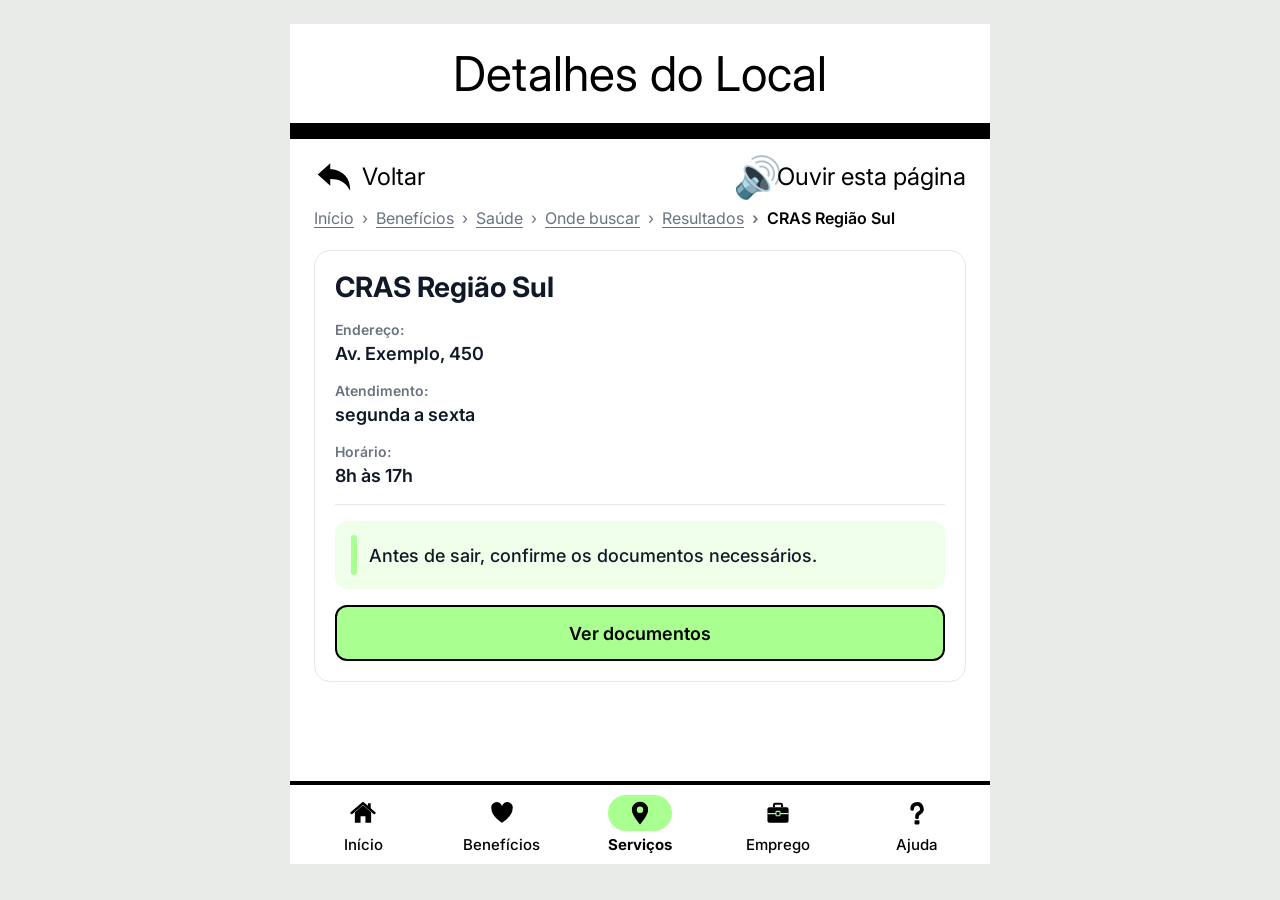
==== conecta-cidadao/detalhes-local-cras.html @ 3fc6eefb "Add files via upload" ====
<!DOCTYPE html>
<html lang="pt-BR">
<head>
  <meta charset="UTF-8">
  <meta name="viewport" content="width=device-width, initial-scale=1.0, viewport-fit=cover">
  <title>Detalhes do Local — Conecta Cidadão</title>
  <link rel="preconnect" href="https://fonts.googleapis.com">
  <link rel="preconnect" href="https://fonts.gstatic.com" crossorigin>
  <link href="https://fonts.googleapis.com/css2?family=Inter:wght@400;500;600;700&display=swap" rel="stylesheet">
  <link rel="stylesheet" href="css/style.css">
</head>
<body>
  <a class="pular" href="#conteudo">Pular para o conteúdo</a>
  <div class="tela">
    <header>
      <h1 class="titulo">Detalhes do Local</h1>
      <div class="divisor"></div>
      <div class="navegacao">
        <a class="voltar" href="resultados.html"><img src="assets/voltar.svg" alt="" width="40" height="40">Voltar</a>
        <a class="ouvir" href="#ouvir"><span class="alto-falante" aria-hidden="true">🔊</span>Ouvir esta página</a>
      </div>
      <nav class="trilha" aria-label="Você está em"><ol><li><a href="index.html">Início</a></li><li><a href="beneficios.html">Benefícios</a></li><li><a href="beneficios-saude.html">Saúde</a></li><li><a href="local-atendimento.html">Onde buscar</a></li><li><a href="resultados.html">Resultados</a></li><li aria-current="page">CRAS Região Sul</li></ol></nav>
    </header>

    <main id="conteudo" class="principal">
      <section class="conteudo">
        <article class="cartao cartao--espacado">
          <h2 class="cartao-titulo--grande cartao-titulo--escuro">CRAS Região Sul</h2>

          <div class="info"><span class="info-rotulo">Endereço:</span><span class="info-valor">Av. Exemplo, 450</span></div>
          <div class="info"><span class="info-rotulo">Atendimento:</span><span class="info-valor">segunda a sexta</span></div>
          <div class="info"><span class="info-rotulo">Horário:</span><span class="info-valor">8h às 17h</span></div>

          <div class="separador"></div>

          <p class="orientacao">Antes de sair, confirme os documentos necessários.</p>

          <a class="botao botao--cheio" href="documentos-saude.html">Ver documentos</a>
        </article>
      </section>
    </main>

    <nav class="barra" aria-label="Navegação principal">
      <a href="index.html"><span class="barra-icone"><img src="assets/casa.svg" alt="" width="26" height="26"></span>Início</a>
      <a href="beneficios.html"><span class="barra-icone"><img src="assets/coracao.svg" alt="" width="26" height="26"></span>Benefícios</a>
      <a href="local-atendimento.html" aria-current="page"><span class="barra-icone"><img src="assets/local.svg" alt="" width="26" height="26"></span>Serviços</a>
      <a href="oportunidades.html"><span class="barra-icone"><img src="assets/maleta.svg" alt="" width="26" height="26"></span>Emprego</a>
      <a href="ajuda.html"><span class="barra-icone"><img src="assets/ajuda.svg" alt="" width="26" height="26"></span>Ajuda</a>
    </nav>
  </div>

  <div class="popup" id="ouvir" role="dialog" aria-modal="true" aria-label="Reproduzindo áudio">
    <a class="popup-fundo" href="#" aria-label="Fechar" tabindex="-1"></a>
    <div class="popup-cartao">
      <input class="popup-pausar sr-only" type="checkbox" id="pausar">
      <span class="popup-indicador"></span>
      <a class="popup-fechar" href="#" aria-label="Fechar áudio" title="Fechar">×</a>
      <p class="popup-status" aria-live="polite"><span aria-hidden="true">🔊</span><span class="tocando">Reproduzindo..</span><span class="pausado">Pausado</span></p>
      <label class="popup-play" for="pausar" title="Pausar / continuar"><span class="i-pausa" aria-label="Pausar">❚❚</span><span class="i-play" aria-label="Continuar">▶</span></label>
      <div class="popup-faixa"></div>
      <p class="popup-origem">Detalhes do Local</p>
    </div>
  </div>
</body>
</html>
---- conecta-cidadao/css/style.css ----
/* =========================================================
   Conecta Cidadão — protótipo (HTML/CSS puro)
   Valores extraídos do Figma (frame 700 x 840)
   ========================================================= */

:root {
  --verde: #aaff91;
  --verde-escuro: #2f7a1a;
  --verde-claro: #f1ffec;
  --verde-claro-2: #f0ffe9;
  --preto: #000;
  --texto: #111827;
  --texto-2: #4b5563;
  --texto-3: #6b7280;
  --borda: #e5e7eb;
  --cinza-campo: #a6a6a6;
  --erro: #b91c1c;
  --branco: #fff;
  --largura: 700px;
}

* { box-sizing: border-box; margin: 0; padding: 0; }

html { -webkit-text-size-adjust: 100%; scroll-behavior: smooth; }

body {
  font-family: "Inter", system-ui, -apple-system, "Segoe UI", Roboto, sans-serif;
  color: var(--preto);
  background: #e9ebe9;
}

a { color: inherit; text-decoration: none; }
img { display: block; }
button { font: inherit; }

:focus-visible { outline: 3px solid #2563eb; outline-offset: 3px; border-radius: 4px; }

.sr-only {
  position: absolute !important;
  width: 1px; height: 1px;
  overflow: hidden; clip: rect(0 0 0 0);
  white-space: nowrap;
}

/* Atalho de teclado para pular direto ao conteúdo */
.pular {
  position: absolute; left: 16px; top: -60px; z-index: 20;
  background: var(--preto); color: var(--branco);
  padding: 10px 16px; border-radius: 8px; font-weight: 600;
}
.pular:focus { top: 12px; }

/* ---------- Tela (moldura do celular) ---------- */
.tela {
  position: relative;
  width: 100%;
  max-width: var(--largura);
  min-height: 100vh;
  min-height: 100dvh;
  margin: 0 auto;
  background: var(--branco);
  display: flex;
  flex-direction: column;
}

@media (min-width: 740px) {
  .tela { min-height: 840px; margin: 24px auto; }
}

.principal { flex: 1; display: flex; flex-direction: column; }

/* ---------- Cabeçalho ---------- */
.titulo {
  min-height: 99px;
  padding: 12px 28px;
  display: flex;
  align-items: center;
  justify-content: center;
  text-align: center;
  font-weight: 400;
  font-size: clamp(30px, 6.9vw, 48px);
  line-height: 1.15;
}

.divisor { height: 16px; background: var(--preto); flex-shrink: 0; }

/* Cabeçalho da tela inicial */
.inicio-cabecalho { padding: 20px 28px 7px; text-align: center; }
.inicio-cabecalho h1 { font-weight: 400; font-size: clamp(30px, 6.9vw, 48px); line-height: 58px; }
.inicio-cabecalho p  { font-size: clamp(26px, 5.2vw, 36px); line-height: 53px; }

/* ---------- Navegação (Voltar / Ouvir) ---------- */
.navegacao {
  min-height: 69px;
  padding: 10px 24px 4px;
  display: flex;
  align-items: center;
  justify-content: space-between;
  gap: 12px;
}
.navegacao--so-ouvir { justify-content: flex-end; }

.voltar, .ouvir {
  display: inline-flex;
  align-items: center;
  min-height: 48px;
  padding: 0 10px;
  margin: 0 -10px;
  border-radius: 12px;
  font-size: 24px;
  white-space: nowrap;
  transition: background .15s ease;
}
.voltar { gap: 8px; }
.voltar img { width: 40px; height: 40px; }
.voltar:hover, .ouvir:hover { background: var(--verde-claro); }

.ouvir .alto-falante {
  width: 44px;
  font-size: 40px;
  line-height: 48px;
  text-align: center;
}

/* Trilha: mostra onde a pessoa está */
.trilha { padding: 0 24px 6px; }
.trilha ol {
  list-style: none;
  display: flex;
  flex-wrap: wrap;
  gap: 2px 0;
  font-size: 16px;
  color: var(--texto-3);
}
.trilha li + li::before { content: "›"; padding: 0 8px; color: var(--texto-3); }
.trilha a { text-decoration: underline; text-underline-offset: 3px; }
.trilha a:hover { color: var(--preto); }
.trilha [aria-current] { color: var(--preto); font-weight: 600; }

/* Frase de orientação no topo do conteúdo */
.instrucao {
  padding: 8px 24px 0;
  text-align: center;
  font-size: 20px;
  color: var(--texto-2);
}
.instrucao--esquerda { padding: 0; text-align: left; }

/* ---------- Conteúdo ---------- */
.conteudo {
  flex: 1;
  padding: 16px 24px 24px;
  display: flex;
  flex-direction: column;
  gap: 16px;
}
.conteudo--sem-topo { padding-top: 8px; }

.conteudo-topo { display: flex; align-items: center; justify-content: space-between; gap: 12px; flex-wrap: wrap; }
.link-acao {
  font-weight: 600; font-size: 18px;
  text-decoration: underline; text-underline-offset: 3px;
  padding: 8px 0;
}
.link-acao::before { content: "🔍 "; text-decoration: none; display: inline-block; margin-right: 4px; }

/* ---------- Grade de opções (Início e Benefícios) ---------- */
.grade {
  flex: 1;
  display: grid;
  grid-template-columns: 1fr 1fr;
  align-content: space-evenly;
  row-gap: 40px;
  padding: 24px 16px 32px;
}

.opcao {
  display: flex;
  flex-direction: column;
  align-items: center;
  justify-content: flex-end;
  gap: 28px;
  padding: 12px 8px;
  border-radius: 24px;
  text-align: center;
  transition: background .15s ease;
}
a.opcao:hover { background: var(--verde-claro); }
.opcao-rotulo { font-size: clamp(24px, 4.6vw, 32px); line-height: 1.2; }

.pilula {
  width: 136px;
  height: 104px;
  border-radius: 50px;
  background: var(--verde);
  display: flex;
  align-items: center;
  justify-content: center;
  transition: transform .15s ease, box-shadow .15s ease;
}
.pilula img { width: 64px; height: 64px; }
.pilula--alta { height: 114px; }
.pilula--alta img { width: 84px; height: 84px; }
a.opcao:hover .pilula { transform: translateY(-2px); box-shadow: 0 6px 0 rgba(0,0,0,.12); }
a.opcao:active .pilula { transform: translateY(1px); box-shadow: none; }

/* Opção ainda não disponível: visível, mas claramente desativada */
.opcao--em-breve { cursor: not-allowed; gap: 16px; }
.opcao--em-breve .opcao-rotulo { color: var(--texto-3); }
.opcao--em-breve .pilula { background: #e6f5e0; }
.opcao--em-breve .pilula img { opacity: .4; }
.grade .opcao .selo-texto { margin-top: -8px; }
a.opcao { gap: 16px; }

/* ---------- Opções com selo (Benefícios - Saúde) ---------- */
.opcoes-selo {
  flex: 1;
  display: flex;
  justify-content: center;
  align-items: center;
  gap: 16px;
  padding: 24px;
  flex-wrap: wrap;
}
.opcao-selo {
  width: 192px;
  padding: 20px 8px;
  border-radius: 20px;
  display: flex;
  flex-direction: column;
  align-items: center;
  gap: 12px;
  text-align: center;
  font-weight: 600;
  font-size: 24px;
  line-height: 1.2;
  transition: background .15s ease;
}
.opcao-selo:hover { background: var(--verde-claro); }
.selo {
  width: 56px;
  height: 56px;
  border-radius: 28px;
  background: var(--verde);
  display: flex;
  align-items: center;
  justify-content: center;
}
.selo img { width: 40px; height: 40px; }

/* ---------- Botões ---------- */
.botao {
  display: flex;
  align-items: center;
  justify-content: center;
  min-height: 48px;
  padding: 0 20px;
  background: var(--verde);
  border: 2px solid var(--preto);
  border-radius: 12px;
  font-weight: 600;
  font-size: 18px;
  color: var(--preto);
  text-align: center;
  cursor: pointer;
  transition: filter .15s ease, transform .1s ease;
}
.botao:hover { filter: brightness(.95); }
.botao:active { transform: translateY(1px); }
.botao--cheio { width: 100%; height: 56px; }
.botao--medio { width: 100%; height: 52px; }
.botao--pequeno { padding: 12px 20px; font-size: 16px; align-self: flex-start; }

/* ---------- Cartões ---------- */
.cartao {
  background: var(--branco);
  border: 1px solid var(--borda);
  border-radius: 16px;
  padding: 20px;
  display: flex;
  flex-direction: column;
  gap: 12px;
}
.cartao--destaque { border: 2px solid var(--preto); }
.cartao--espacado { gap: 16px; }

.cartao-titulo { font-weight: 600; font-size: 24px; color: var(--texto); }
.cartao-titulo--grande { font-weight: 700; font-size: 28px; line-height: 1.2; color: var(--preto); }
.cartao-titulo--escuro { color: var(--texto); }
.cartao-texto { font-size: 18px; color: var(--texto-2); }

.cartao-topo { display: flex; align-items: center; justify-content: space-between; gap: 12px; }

.selo-texto {
  background: var(--preto);
  color: var(--branco);
  font-weight: 700;
  font-size: 14px;
  padding: 6px 12px;
  border-radius: 999px;
  white-space: nowrap;
}
.selo-texto--claro { background: var(--branco); color: var(--preto); border: 2px solid var(--preto); padding: 4px 10px; }
.selo-texto--disponivel { background: var(--verde); color: var(--preto); }

/* Pares rótulo/valor */
.info-linha { display: flex; gap: 16px; }
.info-linha > * { flex: 1; min-width: 0; }
.info { display: flex; flex-direction: column; gap: 4px; font-weight: 600; }
.info-rotulo { font-size: 14px; color: var(--texto-3); }
.info-valor { font-size: 18px; line-height: 1.35; color: var(--texto); }
.info--opaco .info-rotulo { color: var(--preto); opacity: .6; }
.info--opaco .info-valor { color: var(--preto); line-height: normal; }

.separador { height: 1px; background: var(--borda); }
.separador--escuro { background: rgba(0,0,0,.16); }

.subtitulo { font-weight: 500; font-size: 20px; color: var(--texto); }
.nota { font-size: 14px; color: var(--texto-3); }

.como { display: flex; flex-direction: column; gap: 8px; }
.como h3 { font-weight: 700; font-size: 22px; line-height: 1.25; }
.como p { font-size: 18px; line-height: 1.5; color: var(--texto-2); }

/* Orientação com indicador verde */
.orientacao {
  background: var(--verde-claro-2);
  border-radius: 12px;
  padding: 14px 18px 14px 16px;
  display: flex;
  align-items: center;
  gap: 12px;
  font-weight: 500;
  font-size: 18px;
  line-height: 1.4;
  color: var(--texto);
}
.orientacao::before {
  content: "";
  flex-shrink: 0;
  width: 6px;
  height: 40px;
  border-radius: 3px;
  background: var(--verde);
}

/* ---------- Filtros (Oportunidades) — funcionam só com CSS ---------- */
.filtros { display: flex; gap: 12px; }
.filtro {
  flex: 1;
  height: 56px;
  font-size: 20px;
  background: var(--branco);
  padding: 0 8px;
}
#f-todos:checked    ~ .filtros [for="f-todos"],
#f-empregos:checked ~ .filtros [for="f-empregos"],
#f-cursos:checked   ~ .filtros [for="f-cursos"] { background: var(--verde); }
#f-todos:checked    ~ .filtros [for="f-todos"]::before,
#f-empregos:checked ~ .filtros [for="f-empregos"]::before,
#f-cursos:checked   ~ .filtros [for="f-cursos"]::before { content: "✓"; margin-right: 6px; }
#f-todos:focus-visible    ~ .filtros [for="f-todos"],
#f-empregos:focus-visible ~ .filtros [for="f-empregos"],
#f-cursos:focus-visible   ~ .filtros [for="f-cursos"] { outline: 3px solid #2563eb; outline-offset: 3px; }

.contagem { font-size: 16px; color: var(--texto-2); }
.contagem span { display: none; }
#f-todos:checked    ~ .contagem .c-todos,
#f-empregos:checked ~ .contagem .c-empregos,
#f-cursos:checked   ~ .contagem .c-cursos { display: inline; }

.lista-oportunidades { display: flex; flex-direction: column; gap: 16px; }
#f-empregos:checked ~ .lista-oportunidades .item-curso,
#f-cursos:checked   ~ .lista-oportunidades .item-emprego { display: none; }

/* ---------- Informações - Saúde ---------- */
.texto-corrido {
  padding: 10px 72px 24px;
  display: flex;
  flex-direction: column;
  gap: 14px;
}
.texto-corrido h2 { font-weight: 700; font-size: 36px; line-height: 1.2; text-align: center; }
.texto-corrido p, .texto-corrido li { font-size: 22px; line-height: 1.35; }
.destaque { font-weight: 700; line-height: 1.3; }

.lista { list-style: none; display: flex; flex-direction: column; gap: 6px; margin-top: 10px; }
.lista li { display: flex; align-items: flex-start; gap: 16px; line-height: 1.3; }
.lista li::before {
  content: "";
  flex-shrink: 0;
  margin-top: calc(0.65em - 4px);
  width: 8px;
  height: 8px;
  border-radius: 50%;
  background: var(--preto);
}

.aviso {
  background: var(--verde-claro);
  border-left: 6px solid var(--preto);
  border-radius: 18px;
  padding: 16px 20px;
  display: flex;
  flex-direction: column;
  gap: 6px;
}
.aviso strong { font-size: 22px; line-height: 1.25; }
.aviso p { font-size: 20px; line-height: 1.35; }

.acoes { display: flex; gap: 16px; }
.acoes .botao {
  height: 60px;
  border-radius: 16px;
  font-weight: 700;
  font-size: 20px;
  line-height: 1.2;
  padding: 0 16px;
}
.acoes .botao:first-child { width: 216px; flex-shrink: 0; }
.acoes .botao:last-child { flex: 1; }

/* ---------- Documentos - Saúde (lista para marcar) ---------- */
.documentos {
  flex: 1;
  display: flex;
  flex-direction: column;
  justify-content: center;
  gap: 20px;
  padding: 24px 72px 32px;
}
.documentos h2 { font-weight: 700; font-size: 36px; }

.checklist { list-style: none; display: flex; flex-direction: column; gap: 10px; }
.checklist label {
  display: flex;
  align-items: center;
  gap: 18px;
  min-height: 64px;
  padding: 10px 16px;
  border: 2px solid var(--borda);
  border-radius: 14px;
  font-size: 28px;
  cursor: pointer;
  transition: background .15s ease, border-color .15s ease;
}
.checklist label:hover { border-color: var(--preto); }
.checklist input {
  appearance: none;
  flex-shrink: 0;
  width: 32px;
  height: 32px;
  border: 2px solid var(--preto);
  border-radius: 8px;
  background: var(--branco);
  display: grid;
  place-content: center;
  cursor: pointer;
}
.checklist input::after { content: "✓"; font-size: 24px; font-weight: 700; line-height: 1; opacity: 0; }
.checklist input:checked { background: var(--verde); }
.checklist input:checked::after { opacity: 1; }
.checklist label:has(input:checked) { background: var(--verde-claro); border-color: var(--preto); }

.checklist-pronto {
  display: none;
  font-weight: 600;
  font-size: 20px;
  color: var(--verde-escuro);
}
.checklist:not(:has(input:not(:checked))) ~ .checklist-pronto { display: block; }

/* ---------- Local de atendimento (busca) ---------- */
.busca {
  flex: 1;
  width: 100%;
  max-width: 471px;
  margin: 0 auto;
  display: flex;
  flex-direction: column;
  align-items: center;
  gap: 8px;
  padding: 72px 24px 24px;
  text-align: center;
}
.busca img { width: 78px; height: 78px; margin-bottom: 16px; }
.busca label { font-size: clamp(26px, 5.2vw, 36px); line-height: 1.3; margin-bottom: 4px; }
.busca input {
  width: 100%;
  height: 56px;
  border: 2px solid var(--cinza-campo);
  border-radius: 12px;
  background: #f3f4f3;
  padding: 0 16px;
  font: inherit;
  font-size: 20px;
  color: var(--preto);
  transition: border-color .15s ease, background .15s ease;
}
.busca input::placeholder { color: var(--texto-3); }
.busca input:focus { outline: none; border-color: var(--preto); background: var(--branco); box-shadow: 0 0 0 4px var(--verde); }
.busca-dica { font-size: 16px; color: var(--texto-3); }
.busca-erro { display: none; font-size: 16px; font-weight: 600; color: var(--erro); }
.busca input:user-invalid { border-color: var(--erro); }
.busca input:user-invalid ~ .busca-dica { display: none; }
.busca input:user-invalid ~ .busca-erro { display: block; }
.busca-botao { margin-top: 12px; }

/* ---------- Ajuda ---------- */
.ajuda { padding: 16px 24px 24px; display: flex; flex-direction: column; gap: 20px; }
.ajuda h2 { font-weight: 700; font-size: 28px; line-height: 36px; }
.ajuda p, .ajuda li { font-size: 20px; line-height: 28px; }
.passos { list-style: none; counter-reset: passo; display: flex; flex-direction: column; gap: 16px; }
.passos li { counter-increment: passo; display: flex; gap: 12px; }
.passos li::before { content: counter(passo) "."; font-weight: 700; width: 24px; flex-shrink: 0; }
.ajuda .separador { background: var(--preto); }

/* ---------- Barra de navegação inferior ---------- */
.barra {
  position: sticky;
  bottom: 0;
  z-index: 5;
  margin-top: auto;
  display: grid;
  grid-template-columns: repeat(5, 1fr);
  padding: 8px 4px calc(8px + env(safe-area-inset-bottom));
  background: var(--branco);
  border-top: 4px solid var(--preto);
}
.barra a {
  display: flex;
  flex-direction: column;
  align-items: center;
  gap: 4px;
  min-height: 60px;
  padding: 2px 0;
  font-size: 15px;
  font-weight: 500;
  text-align: center;
}
.barra-icone {
  width: 64px;
  height: 36px;
  border-radius: 18px;
  display: flex;
  align-items: center;
  justify-content: center;
  transition: background .15s ease;
}
.barra-icone img { width: 26px; height: 26px; }
.barra a:hover .barra-icone { background: var(--verde-claro); }
.barra a[aria-current="page"] { font-weight: 700; }
.barra a[aria-current="page"] .barra-icone { background: var(--verde); }

/* ---------- Pop-up "Reproduzindo" (abre com :target, sem JS) ---------- */
.popup {
  position: fixed;
  inset: 0;
  z-index: 10;
  display: none;
  align-items: center;
  justify-content: center;
  padding: 16px;
  background: rgba(0,0,0,.35);
}
.popup:target { display: flex; }

.popup-fundo { position: absolute; inset: 0; }

.popup-cartao {
  position: relative;
  width: 420px;
  max-width: 100%;
  height: 220px;
  background: var(--branco);
  border: 1px solid #d1d6d1;
  border-radius: 24px;
  filter: drop-shadow(0 10px 12px rgba(0,0,0,.18));
  animation: subir .2s ease-out;
}
.popup-indicador {
  position: absolute; left: 23px; top: 23px;
  width: 72px; height: 6px; border-radius: 3px;
  background: var(--verde);
}
.popup-fechar {
  position: absolute; right: 24px; top: 19px;
  width: 44px; height: 44px; border-radius: 50%;
  background: var(--verde);
  display: flex; align-items: center; justify-content: center;
  font-size: 32px; line-height: 1;
}
.popup-fechar:hover { filter: brightness(.93); }
.popup-status {
  position: absolute; left: 75px; right: 24px; top: 78px;
  display: flex; align-items: center; gap: 8px;
  font-size: 28px;
}
.popup-status span:first-child { width: 52px; font-size: 40px; text-align: center; }
.popup-status .pausado { display: none; }

/* Botão pausar / continuar */
.popup-play {
  position: absolute; left: 20px; top: 136px;
  width: 44px; height: 44px; border-radius: 50%;
  border: 2px solid var(--preto);
  background: var(--branco);
  display: flex; align-items: center; justify-content: center;
  font-size: 14px; font-weight: 700; letter-spacing: -1px;
  cursor: pointer;
}
.popup-play:hover { background: var(--verde-claro); }
.popup-play .i-play { display: none; font-size: 16px; }
.popup-pausar:focus-visible ~ .popup-play { outline: 3px solid #2563eb; outline-offset: 3px; }
.popup-pausar:checked ~ .popup-play .i-pausa { display: none; }
.popup-pausar:checked ~ .popup-play .i-play { display: inline; }
.popup-pausar:checked ~ .popup-status .tocando { display: none; }
.popup-pausar:checked ~ .popup-status .pausado { display: inline; }
.popup-pausar:checked ~ .popup-faixa::after { animation-play-state: paused; }

.popup-faixa {
  position: absolute; left: 75px; top: 154px;
  width: 268px; max-width: calc(100% - 100px); height: 8px; border-radius: 4px;
  background: #e5e8e5; overflow: hidden;
}
.popup-faixa::after {
  content: ""; display: block; height: 100%; width: 58%;
  border-radius: 4px; background: var(--verde);
  animation: progresso 12s linear infinite;
}
.popup-origem {
  position: absolute; left: 75px; top: 174px;
  width: 268px; max-width: calc(100% - 100px);
  text-align: center; font-size: 14px; opacity: .6;
}

@keyframes progresso { from { width: 0; } to { width: 100%; } }
@keyframes subir { from { transform: translateY(12px); opacity: 0; } to { transform: none; opacity: 1; } }

@media (prefers-reduced-motion: reduce) {
  html { scroll-behavior: auto; }
  .popup-cartao, .popup-faixa::after { animation: none; }
  .popup-faixa::after { width: 58%; }
}

/* ---------- Telas estreitas ---------- */
@media (max-width: 520px) {
  .voltar, .ouvir { font-size: 18px; }
  .ouvir .alto-falante { font-size: 30px; width: 34px; }
  .trilha ol { font-size: 14px; }
  .instrucao { font-size: 18px; }
  .texto-corrido { padding: 10px 24px 24px; }
  .acoes { flex-direction: column; }
  .acoes .botao:first-child { width: 100%; }
  .acoes .botao, .acoes .botao:last-child { flex: none; width: 100%; }
  .documentos { padding: 16px 24px 24px; }
  .documentos h2 { font-size: 28px; }
  .checklist label { font-size: 22px; min-height: 56px; }
  .info-linha { flex-direction: column; gap: 12px; }
  .busca { padding-top: 40px; }
  .grade { padding-inline: 4px; row-gap: 24px; }
  .pilula { width: 120px; height: 92px; }
  .pilula img { width: 56px; height: 56px; }
  .pilula--alta img { width: 70px; height: 70px; }
  .filtros { gap: 8px; }
  .filtro { font-size: 17px; }
  .cartao-titulo--grande { font-size: 24px; }
  .barra a { font-size: 12px; }
  .barra-icone { width: 52px; height: 32px; }
  .barra-icone img { width: 24px; height: 24px; }
}
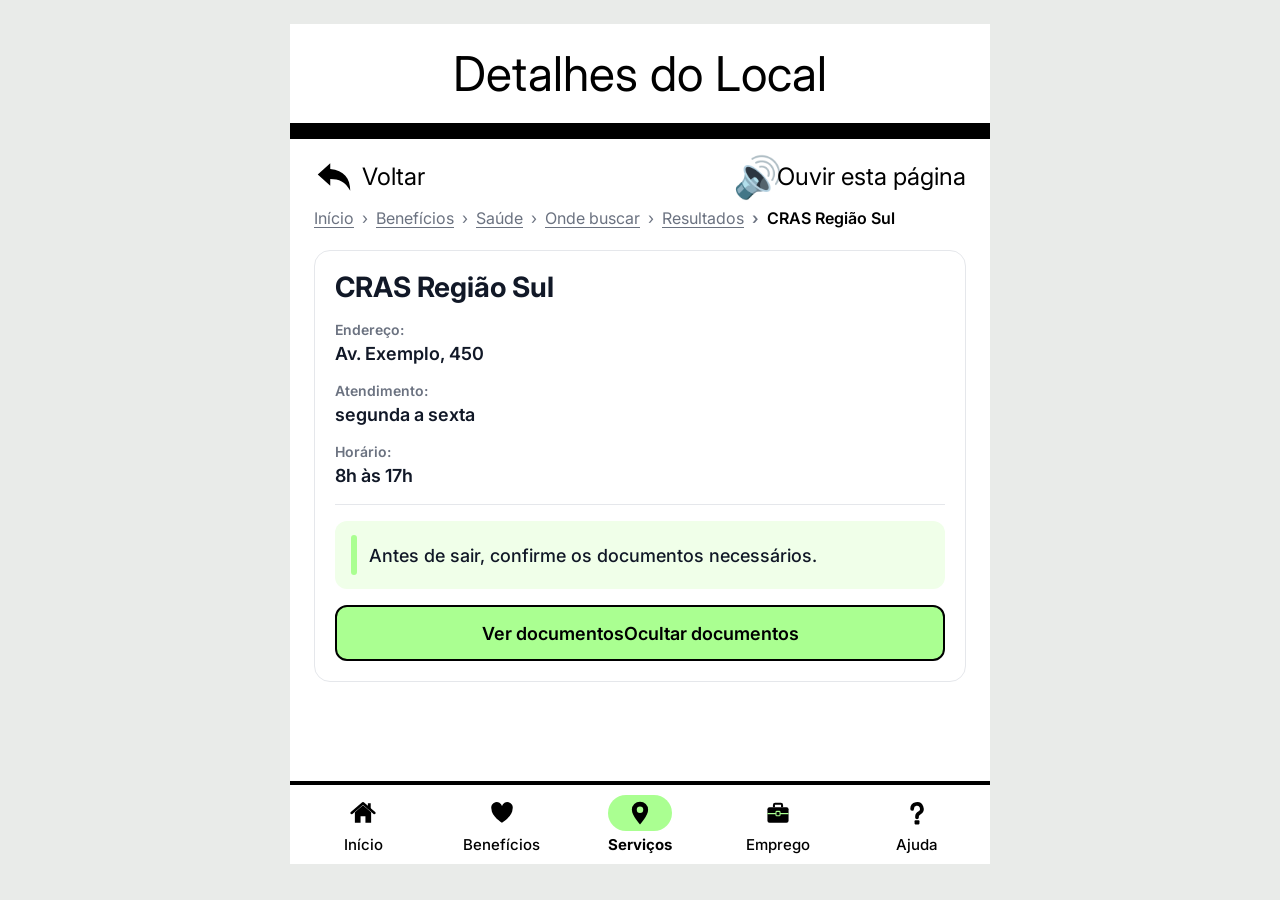
==== commit e0057a96: "Add files via upload" ====
--- a/conecta-cidadao/detalhes-local-cras.html
+++ b/conecta-cidadao/detalhes-local-cras.html
@@ -35,7 +35,18 @@
 
           <p class="orientacao">Antes de sair, confirme os documentos necessários.</p>
 
-          <a class="botao botao--cheio" href="documentos-saude.html">Ver documentos</a>
+          <details class="docs-local">
+            <summary class="botao botao--cheio"><span class="abrir">Ver documentos</span><span class="fechar">Ocultar documentos</span></summary>
+            <div class="docs-local-conteudo">
+              <p class="docs-local-titulo">Leve ao atendimento (marque o que já separou):</p>
+              <ul class="checklist checklist--compacta">
+                <li><label><input type="checkbox"><span>RG ou CNH</span></label></li>
+                <li><label><input type="checkbox"><span>CPF</span></label></li>
+                <li><label><input type="checkbox"><span>Comprovante de Residência</span></label></li>
+              </ul>
+              <p class="checklist-pronto" aria-live="polite">✓ Tudo pronto! Você já pode ir a este local.</p>
+            </div>
+          </details>
         </article>
       </section>
     </main>
